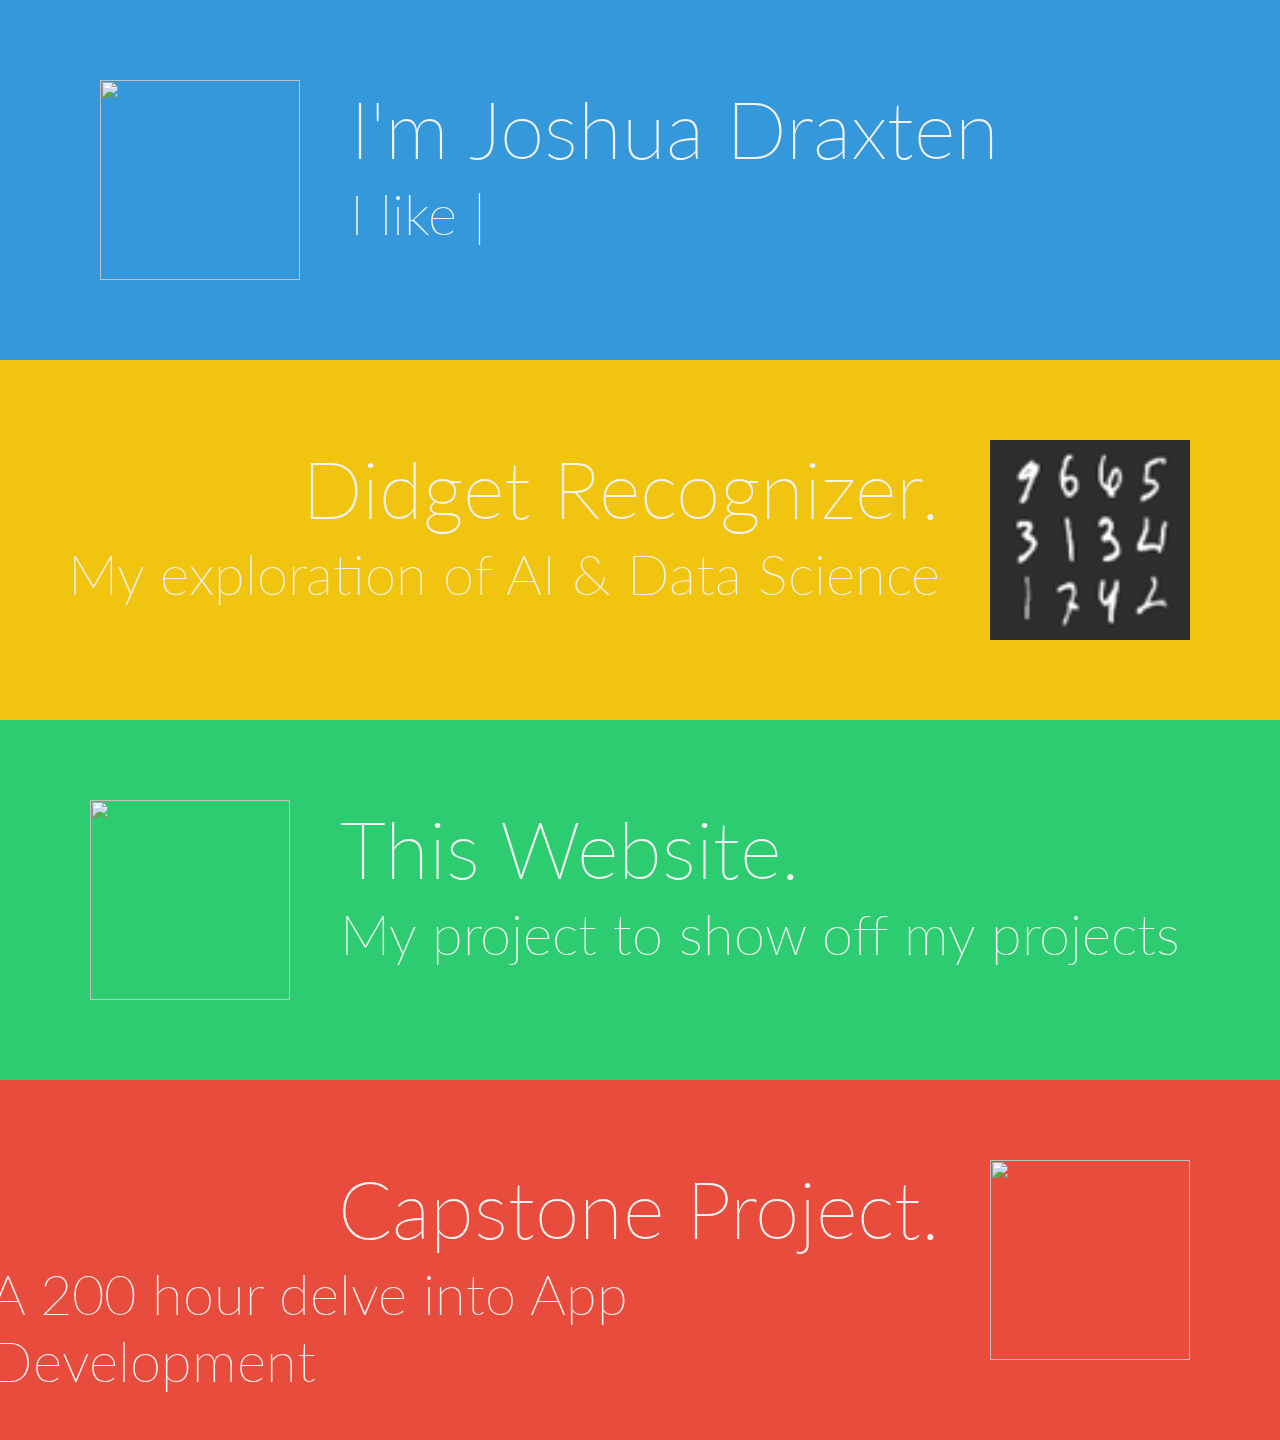
==== index.html @ d3a5d2b1 "Final touches on everything other than sections (they're next)" ====
<html>
<head>

  <link href='src/style.css' rel='stylesheet' type='text/css'>

  <script id="section0" type='text/article'>
    <h2 id="articleTitle">This is a title for Me</h2>
    <p>
      Lorem ipsum dolor sit amet, consectetur adipisicing elit, sed do eiusmod tempor incididunt ut labore et dolore magna aliqua.
      Ut enim ad minim veniam, quis nostrud exercitation ullamco laboris nisi ut aliquip ex ea commodo consequat.
      Duis aute irure dolor in reprehenderit in voluptate velit esse cillum dolore eu fugiat nulla pariatur.
      Excepteur sint occaecat cupidatat non proident, sunt in culpa qui officia deserunt mollit anim id est laborum.
    </p>
  </script>

  <script id="section1" type='text/article'>

      <h2 id="articleTitle">Life is absurd.</h2>
        <p>
          Existentialistic ideas came out of a time in society when there was a deep sense of despair following the Great Depression and World War II.
          There was a spirit of optimism in society that was destroyed by World War I and its mid-century calamities.
          This despair has been articulated by existentialist philosophers well into the 1970s and continues on to this day as a popular way of thinking and reasoning
          (with the freedom to choose one’s preferred moral belief system and lifestyle).
        </p>
        <p>
          An existentialist could either be a religious moralist, agnostic relativist, or an amoral atheist.
          Kierkegaard, a religious philosopher, Nietzsche, an anti-Christian,
          Sartre, an atheist, and Camus an atheist, are credited for their works and writings about existentialism.
          Sartre is noted for bringing the most international attention to existentialism in the 20th century.
        </p>
        <p>
          Each basically agrees that human life is in no way complete and fully satisfying because
          of suffering and losses that occur when considering the lack of perfection, power, and control one has over their life.
          Even though they do agree that life is not optimally satisfying, it nonetheless has meaning.
          Existentialism is the search and journey for true self and true personal meaning in life.
        </p>
  </script>

  <script id="section2" type='text/article'>
    <h2 id="articleTitle">This is a title for _____</h2>
      <p>
        Lorem ipsum dolor sit amet, consectetur adipisicing elit, sed do eiusmod tempor incididunt ut labore et dolore magna aliqua.
        Ut enim ad minim veniam, quis nostrud exercitation ullamco laboris nisi ut aliquip ex ea commodo consequat.
        Duis aute irure dolor in reprehenderit in voluptate velit esse cillum dolore eu fugiat nulla pariatur.
        Excepteur sint occaecat cupidatat non proident, sunt in culpa qui officia deserunt mollit anim id est laborum.
      </p>
  </script>

  <script id="section3" type='text/article'>
    <h2 id="articleTitle">This is a title for ______</h2>
      <p>
        Lorem ipsum dolor sit amet, consectetur adipisicing elit, sed do eiusmod tempor incididunt ut labore et dolore magna aliqua.
        Ut enim ad minim veniam, quis nostrud exercitation ullamco laboris nisi ut aliquip ex ea commodo consequat.
        Duis aute irure dolor in reprehenderit in voluptate velit esse cillum dolore eu fugiat nulla pariatur.
        Excepteur sint occaecat cupidatat non proident, sunt in culpa qui officia deserunt mollit anim id est laborum.
      </p>
  </script>

</head>
<body>

<div id="sectionText"></div>
<h1 id="chevron" onclick="closeSection()">&rsaquo;</h1>

</body>

  <script type="text/javascript" src="src/main.js"            ></script>
  <script type="text/javascript" src="src/jquery-2.1.4.min.js"></script>

</html>
---- src/style.css ----
@import url(http://fonts.googleapis.com/css?family=Lato:200,400);
h1,h2,p{font-family: 'Lato', sans-serif;}
h2{
font-size: 350%;
}

p {
    text-indent: 50px;
     line-height: 2.5em;
}

body{
  overflow-x: hidden;
  background-color: #f3f3f3;
}
/* - - - - - - - - */

.picture_align_left{
  position:absolute;
  top:50%;
  margin-top:-100px;
  margin-left: 100px;
  width:200px;
  height:200px;
}

.picture_align_right{
  position:absolute;
  top:50%;
  margin-top:-100px;
  right: 100px;
  width:200px;
  height:200px;
}


.panel_title{
  position:absolute;
  top:50%;
  font-size: 500%;
  font-weight: 200;
}
.panel_subtitle{
  position:absolute;
  top:50%;
  margin-top:0px;
  font-size: 350%;
  font-weight: 200;
}

.title_text_left{
  margin-top:-100px;
  margin-left:350px;
}

.title_text_right{
  margin-top:-100px;
  right:350px;
  text-align: right;
}

.subtitle_text_left{ margin-left: 350px; }

.subtitle_text_right{ right: 350px; }

.panel{
  color:#f3f3f3;
  position:absolute;
  left:-10px;
  width:calc(100% + 20px);
  height:40%;
  cursor: default;
}
.animatePanel{
  -webkit-transition: marign-left 1s;
  transition: margin-left 1s;
  -webkit-user-select: none; /* Chrome/Safari */
  -moz-user-select: none; /* Firefox */
  -ms-user-select: none; /* IE10+ */

}

.animatePanel:hover {
    margin-left: 10px;
    -webkit-transition: marign-left 1s;
    transition: margin-left 1s;
}

#chevron{
  position:absolute;
  color:#e3e3e3;
  top:30%;
  right:20px;
  font-size: 700%;
  font-weight: 100;
  -webkit-transform: rotate(90deg);
  -moz-transform: rotate(90deg);
  -ms-transform: rotate(90deg);
  -o-transform: rotate(90deg);
  cursor: pointer;
}

#sectionText{
  position: absolute;
  top: 40%;
  margin-left: 25%;
  width:50%;
  margin-top: 20px;
  opacity: .0;
  -webkit-transition: marign-top .5s;
  transition: margin-top .5s;
  -webkit-user-select: none; /* Chrome/Safari */
  -moz-user-select: none; /* Firefox */
  -ms-user-select: none; /* IE10+ */
}

#articleTitle{
  color:#000;
}
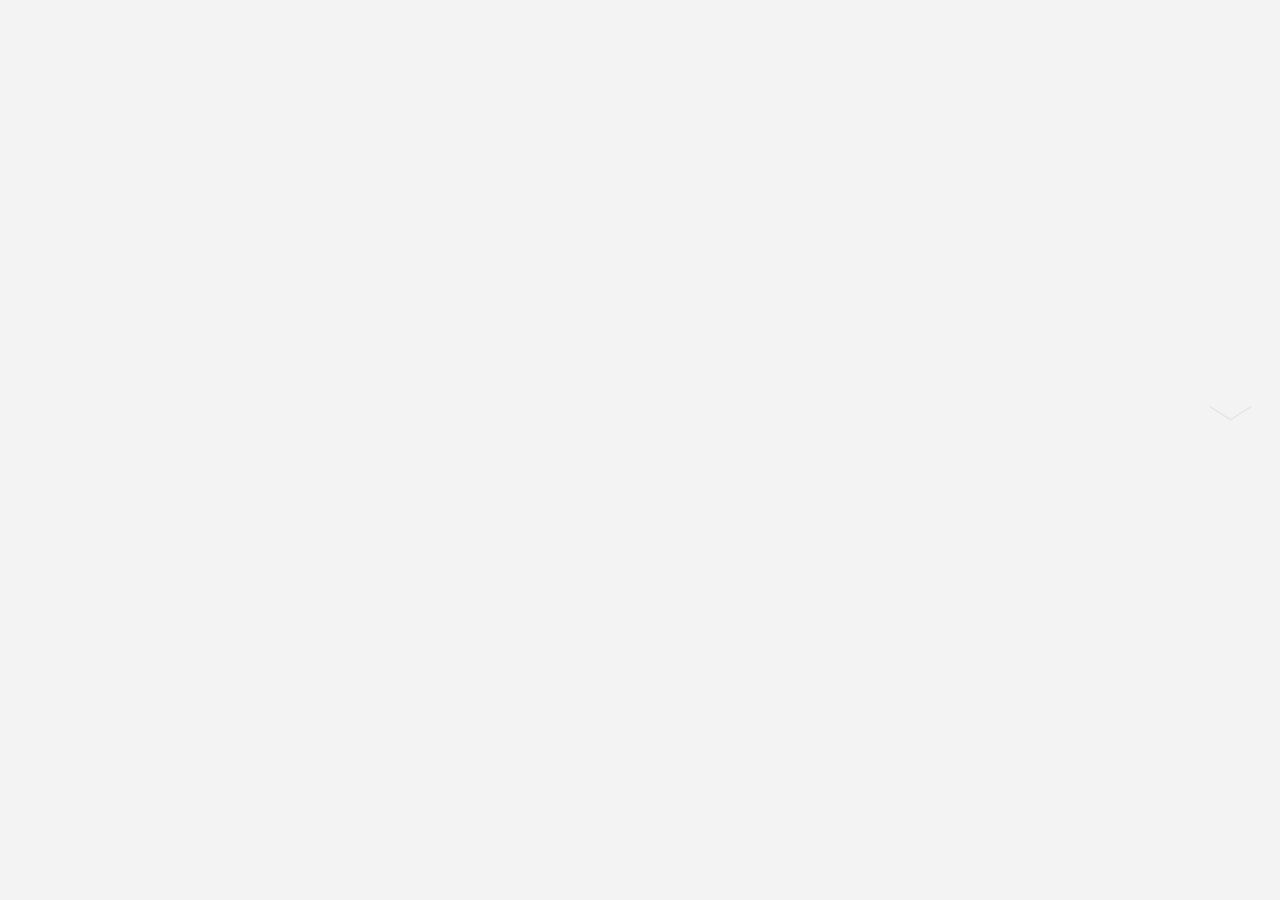
==== commit bed5b9d2: "Fixed weird mobile bug and added icon" ====
--- a/index.html
+++ b/index.html
@@ -1,70 +1,187 @@
 <html>
 <head>
+  <meta name="viewport" content="width=device-width, initial-scale=1, maximum-scale=1, user-scalable=0"/>
+  <link rel="shortcut icon" href="icon.ico">
+  
+  <link href='src/style.css' rel='stylesheet' type='text/css'>
+  <script type="text/javascript" src="src/jquery-2.1.4.min.js"></script>
+  <script type="text/javascript">
+  list_of_things_I_like = ['Coffee', 'HTML', 'Javascript', 'Python', 'jQuery', 'CSS3', 'D3.js'];
 
-  <link href='src/style.css' rel='stylesheet' type='text/css'>
-
+  projects = [['Joshua Draxten','I like <span id="text_animation"></span>'],
+              ['&#8217;Moji.','Mobile Design & PhoneGap'],
+              ['This Website.','My workflow'],
+              ['The Little Things.','Things I made for fun']]
+  </script>
+  <title>Joshua Draxten</title>
   <script id="section0" type='text/article'>
-    <h2 id="articleTitle">This is a title for Me</h2>
+    <h2 id="articleTitle">Simple is beautiful.</h2>
+    <i>tl;dr: Problem solving has been my passion for a long time, so thats what I want to do with my life</i>
     <p>
-      Lorem ipsum dolor sit amet, consectetur adipisicing elit, sed do eiusmod tempor incididunt ut labore et dolore magna aliqua.
-      Ut enim ad minim veniam, quis nostrud exercitation ullamco laboris nisi ut aliquip ex ea commodo consequat.
-      Duis aute irure dolor in reprehenderit in voluptate velit esse cillum dolore eu fugiat nulla pariatur.
-      Excepteur sint occaecat cupidatat non proident, sunt in culpa qui officia deserunt mollit anim id est laborum.
+      The thing that sparked my passion for the world of computers was something called conway&#8217;s game of life.
+      It&#8217;s a relatively simple program that simulates cells that are either <q>dead</q> or <q>alive</q>.
+      The concept behind this program is so simple, yet somehow it makes enormously complex systems.
+      With this as my starting point at a young age, I have always been fascinated by the idea of simplicity giving rise to complex and useful systems.
+    </p>
+    <p>
+      I found python at age 8 with the google search <q>Easiest programming languages to learn</q>(Probably after a few spell-correcting Did you means).
+      I spent many afternoons tweaking my little projects, my <q>Little Frankensteins</q>.
+      At age twelve I was making games with adobe flash, creating chatbots and other AI related projects and even designing my own 2-bit CPU.
+    </p>
+    <a  href="2bitCPU.png" target="_blank"> <img src="2bitCPU.png" class="image"></img> </a>
+    <p>
+      For the past three years, my learning emphasis has been on web development.
+      I have used HTML, Javascript, CSS and jQuery in countless projects ranging from toy compilers, websites for local businesses and mobile apps.
+      I&#8217;ve also been spending a lot of time teaching myself mathematics currently I am almost half way through
+      <a taget="_blanck" href="http://www.math.brown.edu/~treil/papers/LADW/LADW.html">linear algebra done wrong</a> having completed Calc I and Calc II.
+    </p>
+    <p>
+      I am looking to start a career doing what I love: finding simple solutions to big problems.
+      If you can help me with that goal or would just like to say hello feel free to email me: <a href="mailto:joshuadraxten@live.com" target="_top">JoshuaDraxten@live.com</a>.
     </p>
   </script>
 
   <script id="section1" type='text/article'>
+  <style>
+    #wrapper {
+      position:absolute;
+      width: 630px;
+      height: 700px;
+      padding: 0;
+      overflow: hidden;
+      left:50%;
+      margin-left:-160px;
+    }
+    #frame::-webkit-scrollbar {
+      display: none;
+    }
+    #frame {
+      opacity:0;
+      border-style:solid;
+      border-color:#34495e;
+      border-width:20px;
+      border-top-width:100px;
+      border-bottom-width:100px;
+      border-radius:50px;
+      width: 630px;
+      height: 1060px;
+    }
+  </style>
 
-      <h2 id="articleTitle">Life is absurd.</h2>
-        <p>
-          Existentialistic ideas came out of a time in society when there was a deep sense of despair following the Great Depression and World War II.
-          There was a spirit of optimism in society that was destroyed by World War I and its mid-century calamities.
-          This despair has been articulated by existentialist philosophers well into the 1970s and continues on to this day as a popular way of thinking and reasoning
-          (with the freedom to choose one’s preferred moral belief system and lifestyle).
-        </p>
-        <p>
-          An existentialist could either be a religious moralist, agnostic relativist, or an amoral atheist.
-          Kierkegaard, a religious philosopher, Nietzsche, an anti-Christian,
-          Sartre, an atheist, and Camus an atheist, are credited for their works and writings about existentialism.
-          Sartre is noted for bringing the most international attention to existentialism in the 20th century.
-        </p>
-        <p>
-          Each basically agrees that human life is in no way complete and fully satisfying because
-          of suffering and losses that occur when considering the lack of perfection, power, and control one has over their life.
-          Even though they do agree that life is not optimally satisfying, it nonetheless has meaning.
-          Existentialism is the search and journey for true self and true personal meaning in life.
-        </p>
+    <h1 id="articleTitle">"Delight and Surprise" - Steve Jobs</h1>
+    <p>
+      It&#8217;s fascinating how the success of mobile websites stem from them filling one particular niche.
+      I was interested in how this affects designing mobile websites as opposed to desktop websites.
+      So after taking extensive notes on both Google and Apple&#8217;s design philosophies, I set out to create my own project that worked smoothly with both ecosystems.
+    </p>
+    <p>
+      First things first: I needed something to make.
+      Something with a niche. The idea didn&#8217;t necessarily have to be good, just clear and concise.
+      So I wrote a bunch of ideas down and explained their basic function.
+      I used what I call "the Twitter test" to decide behind the ideas.
+      I picked between the ideas that took 140 characters or less to explain exactly what the project would accomplish.
+      The winner was:
+    </p>
+
+<blockquote cite="">
+  <p>
+    &#8217;Moji: Users send pictures to other users and have them guess which emoji the image was intended to imitate. Making emojis more personal
+  </p>
+</blockquote>
+
+
+<p>
+  My favorite thing about material design is the metaphor behind it, that objects on a screen aren &#8217;t made of pixels but of actual material.
+  I felt like this was a good starting point so I used Google&#8217;s polymer project.
+  But I made sure to pay attention to how everything looked on the apple ecosystem.
+  In order for it not to look clumsy, I restricted the different z-indexes to 3, which is the threshold that I saw on most iOS apps.
+</p>
+<div id="wrapper"><iframe id="frame" src="projects/Prototype/www/index.html" onload="frameLoad()"></iframe></div>
   </script>
 
   <script id="section2" type='text/article'>
-    <h2 id="articleTitle">This is a title for _____</h2>
-      <p>
-        Lorem ipsum dolor sit amet, consectetur adipisicing elit, sed do eiusmod tempor incididunt ut labore et dolore magna aliqua.
-        Ut enim ad minim veniam, quis nostrud exercitation ullamco laboris nisi ut aliquip ex ea commodo consequat.
-        Duis aute irure dolor in reprehenderit in voluptate velit esse cillum dolore eu fugiat nulla pariatur.
-        Excepteur sint occaecat cupidatat non proident, sunt in culpa qui officia deserunt mollit anim id est laborum.
-      </p>
+    <h2 id="articleTitle">Telling Stories</h2>
+
+    <p>
+      People digest information better through stories; they enjoy it better too.
+      I bring this up because my portfolio is all about my story.
+      You&#8217;re here because you want to know information about me, most likely my ability to perform different tasks.
+      It&#8217;s my job to show you this, and it&#8217;s my opportunity to generate FOMO on what I will be able to do for you.
+    </p>
+    <p>
+      Just as any story, mine has central ideas, I wanted the overall UX to reflect that as well.
+      As such, I designed the central themes of this website before I started to design it:
+    </p>
+    <ul>
+      <li>I am simple, the user understands me  </li>
+      <li>I am a puzzle, the user solves me     </li>
+      <li>I am fun, the user plays with me      </li>
+      <li>I am a story, the user reads me       </li>
+    </ul>
+    <p>
+    I believe the most important job of the UI is letting the user know where they are and where they can go from there.
+    The simplicity allows for you to recognize where you are right away, the puzzle helps shuffle the user&#8217;s position,
+    the fun attracts the user&#8217;s attention to their options and the story leaves an impression on the user.
+    </p>
+    <p>
+      I wrote all major code in 8 hours(broken up), the remaining time was a loop of feedback from people I know and me writing the sections.
+      Feel free to look around at the <a href="https://github.com/JoshuaDraxten/Portfolio" target="_blank">source code of this website</a>!
+    </p>
   </script>
 
   <script id="section3" type='text/article'>
-    <h2 id="articleTitle">This is a title for ______</h2>
-      <p>
-        Lorem ipsum dolor sit amet, consectetur adipisicing elit, sed do eiusmod tempor incididunt ut labore et dolore magna aliqua.
-        Ut enim ad minim veniam, quis nostrud exercitation ullamco laboris nisi ut aliquip ex ea commodo consequat.
-        Duis aute irure dolor in reprehenderit in voluptate velit esse cillum dolore eu fugiat nulla pariatur.
-        Excepteur sint occaecat cupidatat non proident, sunt in culpa qui officia deserunt mollit anim id est laborum.
-      </p>
+  <style>
+    #wrapper {
+      position:absolute;
+      width: 630px;
+      height: 700px;
+      padding: 0;
+      overflow: hidden;
+      left:50%;
+      margin-left:-160px;
+    }
+    #frame::-webkit-scrollbar {
+      display: none;
+    }
+    #frame {
+      opacity:0;
+      border-style:solid;
+      border-color:#34495e;
+      border-width:20px;
+      border-top-width:100px;
+      border-bottom-width:100px;
+      border-radius:50px;
+      width: 630px;
+      height: 1060px;
+    }
+  </style>
+    <h2 id="articleTitle">The little things.</h2>
+
+    <p>
+      Exploration is the key to discovery, and I am constantly exploring.
+      With the advent of sites like CodePen, I can now share even my small explorations.
+      If you want to see me make things for the sake of curiosity like an <a target="_blank" href="http://codepen.io/JoshuaDraxten/pen/sjiJu">animated japaneese flag written entirely in kanji</a>
+      or something like my <a target="_blank" href="http://codepen.io/JoshuaDraxten/pen/LVgGVO">BF compiler in CoffeeScript</a> for irony then <a target="_blank" href="http://codepen.io/JoshuaDraxten/popular/">follow me on CodePen</a>.
+      I&#8217;m always exploring something new! New things like my mini-game based on a misunderstanding of anti-gravity: the farther away you are the stronger the pull of gravity.
+    </p>
+<div id="wrapper">
+  <iframe id="frame" src="projects/Gravity/www/index.html" onload="frameLoad()"></iframe>
+</div>
+</br></br>
+<p style="text-align:center;">
+  Loading Gravate....
+</p>
+
   </script>
 
 </head>
 <body>
 
 <div id="sectionText"></div>
-<h1 id="chevron" onclick="closeSection()">&rsaquo;</h1>
+<a href="#" class="scrollToTop"><h1 id="chevron">&rsaquo;</h1></a>
 
 </body>
 
   <script type="text/javascript" src="src/main.js"            ></script>
-  <script type="text/javascript" src="src/jquery-2.1.4.min.js"></script>
 
 </html>
